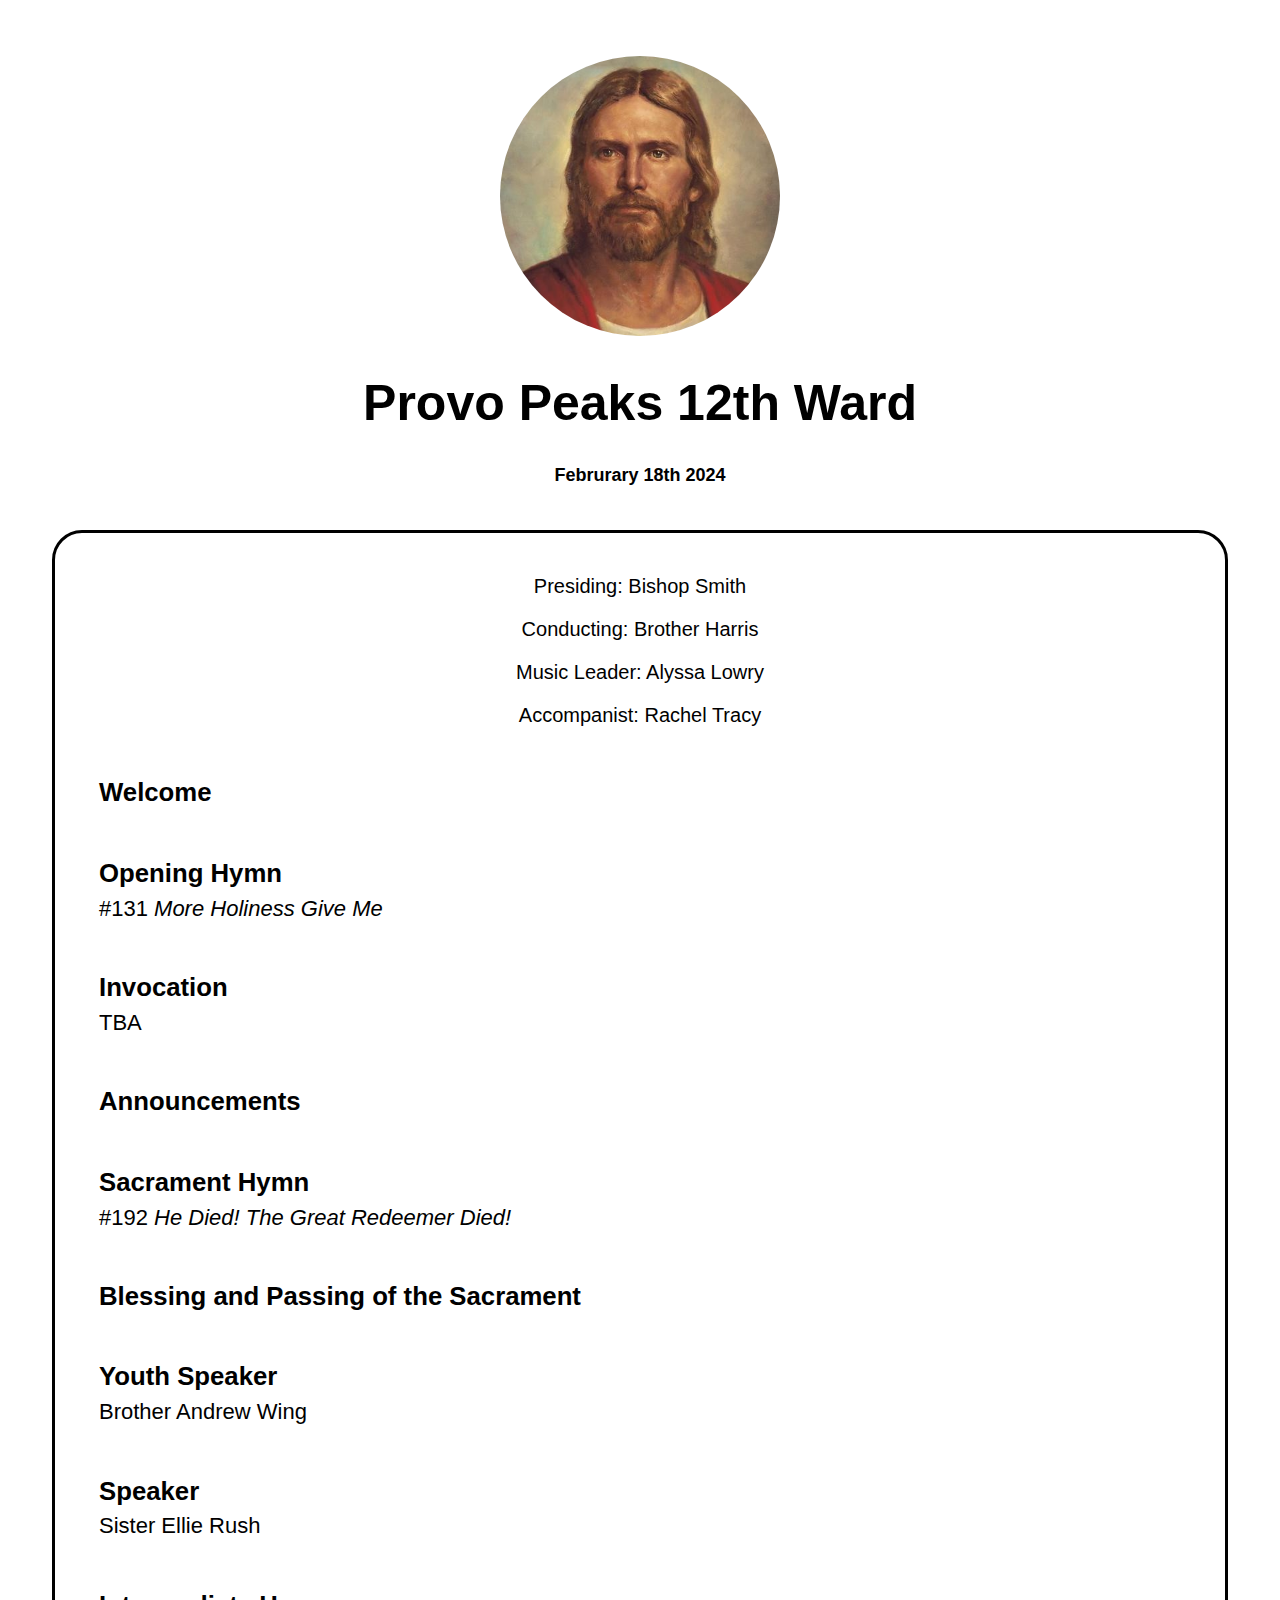
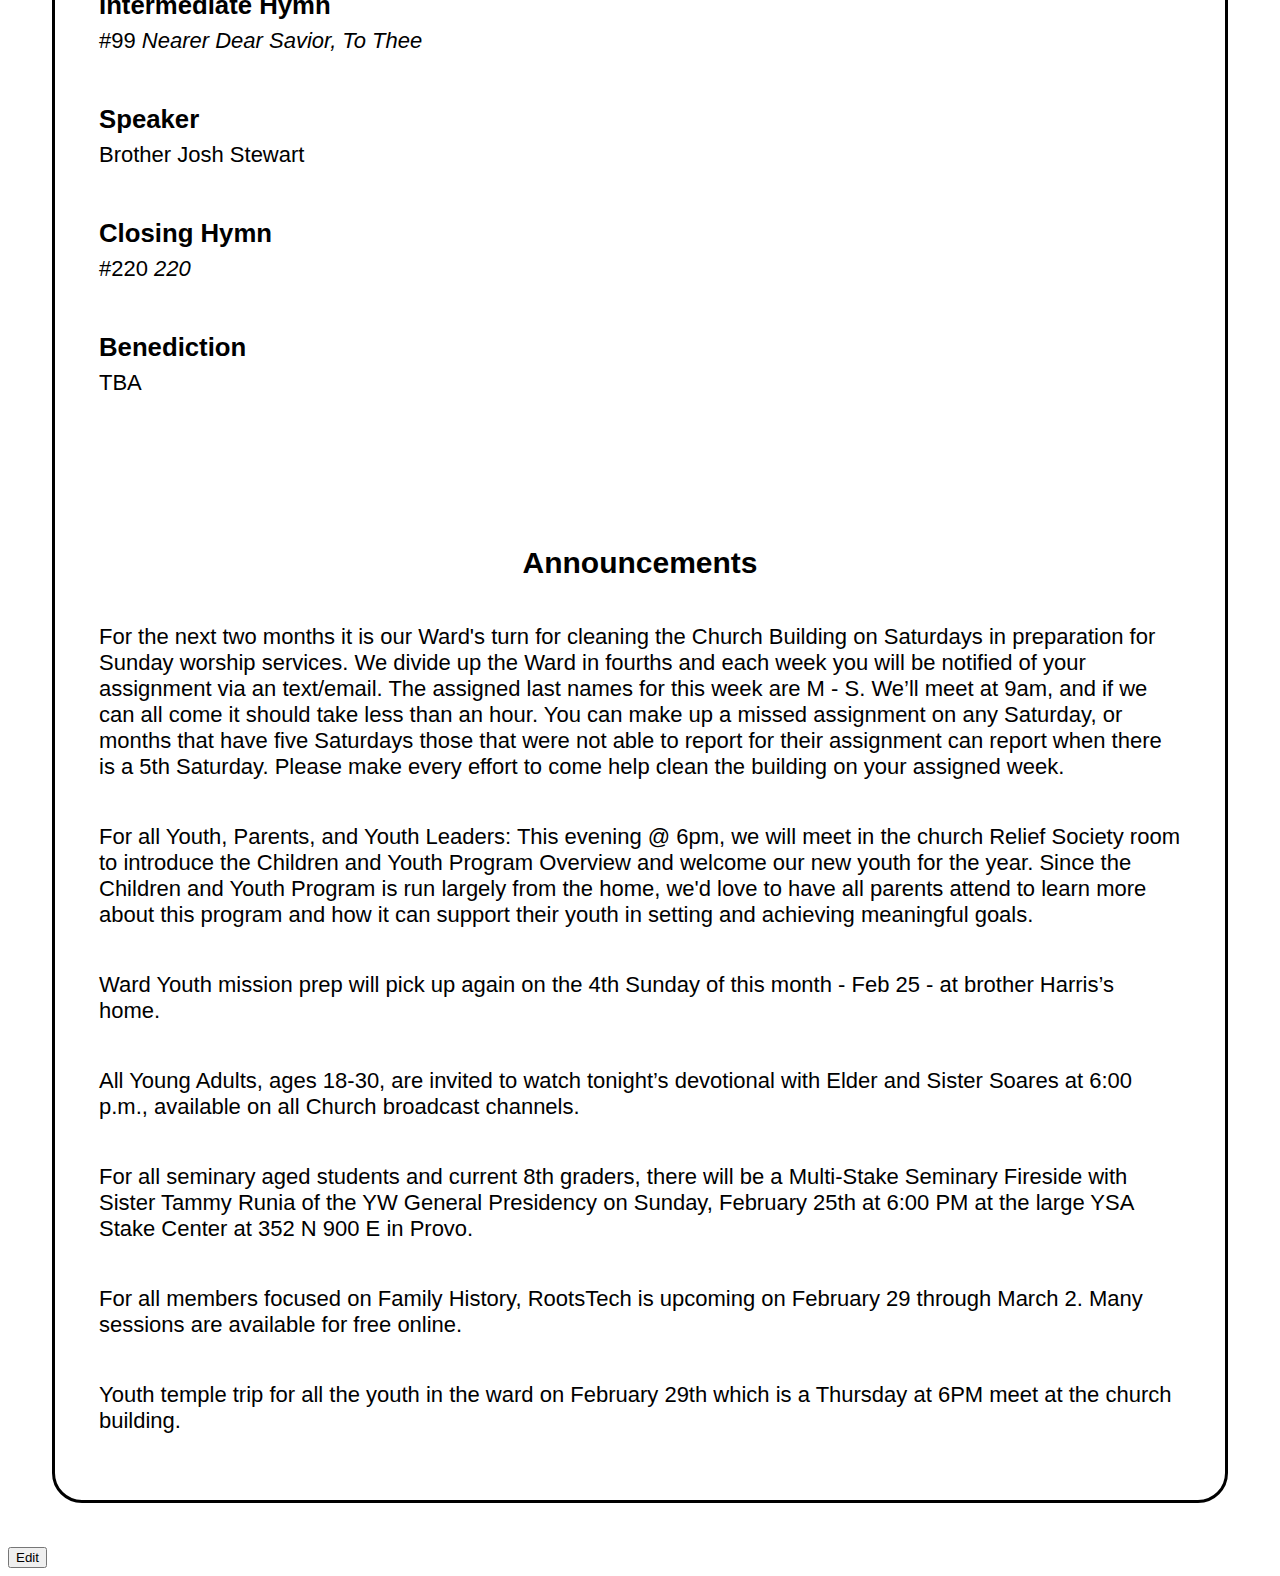
==== index.html @ f1644290 "first commit" ====
<!DOCTYPE html>
<html>
    <head>
        <title>Provo Peaks 12th Ward</title>
        <link rel="stylesheet" href="styles.css">
    </head>
    <body>
        <div class="header">
            <img src="jesuschristredrobe_large.jpg" alt="Picture of Jesus Christ">
            <h1>Provo Peaks 12th Ward</h1>
            <h2>Februrary 18th 2024</h2>
        </div>
        <div class="bulletin">
            <div class="presiding">
                <p>Presiding: Bishop Smith</p>
                <p>Conducting: Brother Harris</p>
                <p>Music Leader: Alyssa Lowry</p>
                <p>Accompanist: Rachel Tracy</p>
            </div>
            <div class="program">
                <!-- <h3>Welcome</h3>
                <h3>Opening Hymn</h3>
                <p>#304 <span class="hymnName">Teach Me To Walk In The Light</span></p>
                <h3>Invocation</h3>
                <p>Brother Harry McCoard</p>
                <h3>Announcements</h3>
                <h3>Sacrament Hymn</h3>
                <p>#146 <span class="hymnName">Gently Raise The Sacred Strain</span></p>
                <h3>Blessing and Passing of the Sacrament</h3>
                <h3>Youth Speaker</h3>
                <p>Brother Luke Smith</p>
                <h3>Speaker</h3>
                <p>Brother Josh Jackson</p>
                <h3>Intermediate Hymn</h3>
                <p>#161 <span class="hymnName">The Lord Be With Us</span></p>
                <h3>Speaker</h3>
                <p>TBA</p>
                <h3>Closing Hymn</h3>
                <p>#298 <span class="hymnName">Home Can Be A Heaven On Earth</span></p>
                <h3>Benediction</h3>
                <p>Sister De Ann McCoard</p> -->
            </div>
            <div class="announcements">
                <h2>Announcements</h2>
                <ul>
                    <li>For the next two months it is our Ward's turn for cleaning the Church Building on 
                        Saturdays in preparation for Sunday worship services.   We divide up the Ward in 
                        fourths and each week you will be notified of your assignment via an text/email.  
                        The assigned last names for this week are M - S.  We’ll meet at 9am, and if we 
                        can all come it should take less than an hour. You can make up a missed assignment
                         on any Saturday, or months that have five Saturdays those that were not able to 
                         report for their assignment can report when there is a 5th Saturday.  Please make 
                         every effort to come help clean the building on your assigned week. </li>
                    <li>For all Youth, Parents, and Youth Leaders:  This evening @ 6pm, we will meet in the 
                        church Relief Society room to introduce the Children and Youth Program Overview and 
                        welcome our new youth for the year. Since the Children and Youth Program is run 
                        largely from the home, we'd love to have all parents attend to learn more about this 
                        program and how it can support their youth in setting and achieving meaningful goals.</li>
                    <li>Ward Youth mission prep will pick up again on the 4th Sunday of this month - Feb 25 -  
                        at brother Harris’s home.</li>
                    <li>All Young Adults, ages 18-30, are invited to watch tonight’s devotional with Elder 
                        and Sister Soares at 6:00 p.m., available on all Church broadcast channels. </li>
                    <li>For all seminary aged students and current 8th graders, there will be a Multi-Stake 
                        Seminary Fireside with Sister Tammy Runia of the YW General Presidency on Sunday, 
                        February 25th at 6:00 PM at the large YSA Stake Center at 352 N 900 E in Provo. </li>
                    <li>For all members focused on Family History, RootsTech is upcoming on February 29 
                        through March 2.  Many sessions are available for free online.</li>
                    <li>Youth temple trip for all the youth in the ward on February 29th which is a Thursday 
                        at 6PM meet at the church building.</li>
                </ul>
            </div>
        </div>
        <button>Edit</button>
        <script src="script.js"></script>
    </body>
</html>
---- styles.css ----
body {
    font-family: sans-serif;
}

h1 {
    font-size: 50px;
}

.presiding, .header {
    text-align: center;
}

.program h3 {
    margin-top: 2em;
    margin-bottom: 0.3em;
}

.program p {
    margin-top: 0.3em;
}

.header img {
    border-radius: 500px;
    width: 280px;
    margin-top: 3em;
}

.header h2 {
    font-size: 18px;
}

.bulletin {
    border: solid 3px black;
    border-radius: 30px;
    margin: 2em;
    padding: 1em 2em;
    font-size: 22px;
}

.hymnName {
    font-style: italic;
}

.announcements h2 {
    font-size: 30px;
    text-align: center;
    margin-top: 5em;
}

.announcements li {
    margin: 2em 0;
    list-style: none;
}

.announcements ul {
    padding: 0;
}

.presiding {
    font-size: 20px;
}

/* @media only screen and (min-width: 600px) {
    .bulletin {
        width: 50%;
        margin: auto;
    }

    .header img {
        width: 150px;
    }

    h1 {
        font-size: 40px;
    }

    h3, p {
        font-size: 18px;
    }

    .program h3 {
        margin-top: 1em;
    }

    .presiding p {
        margin: 0.5em;
    }

    .announcements li {
        font-size: 18px;
    }
} */
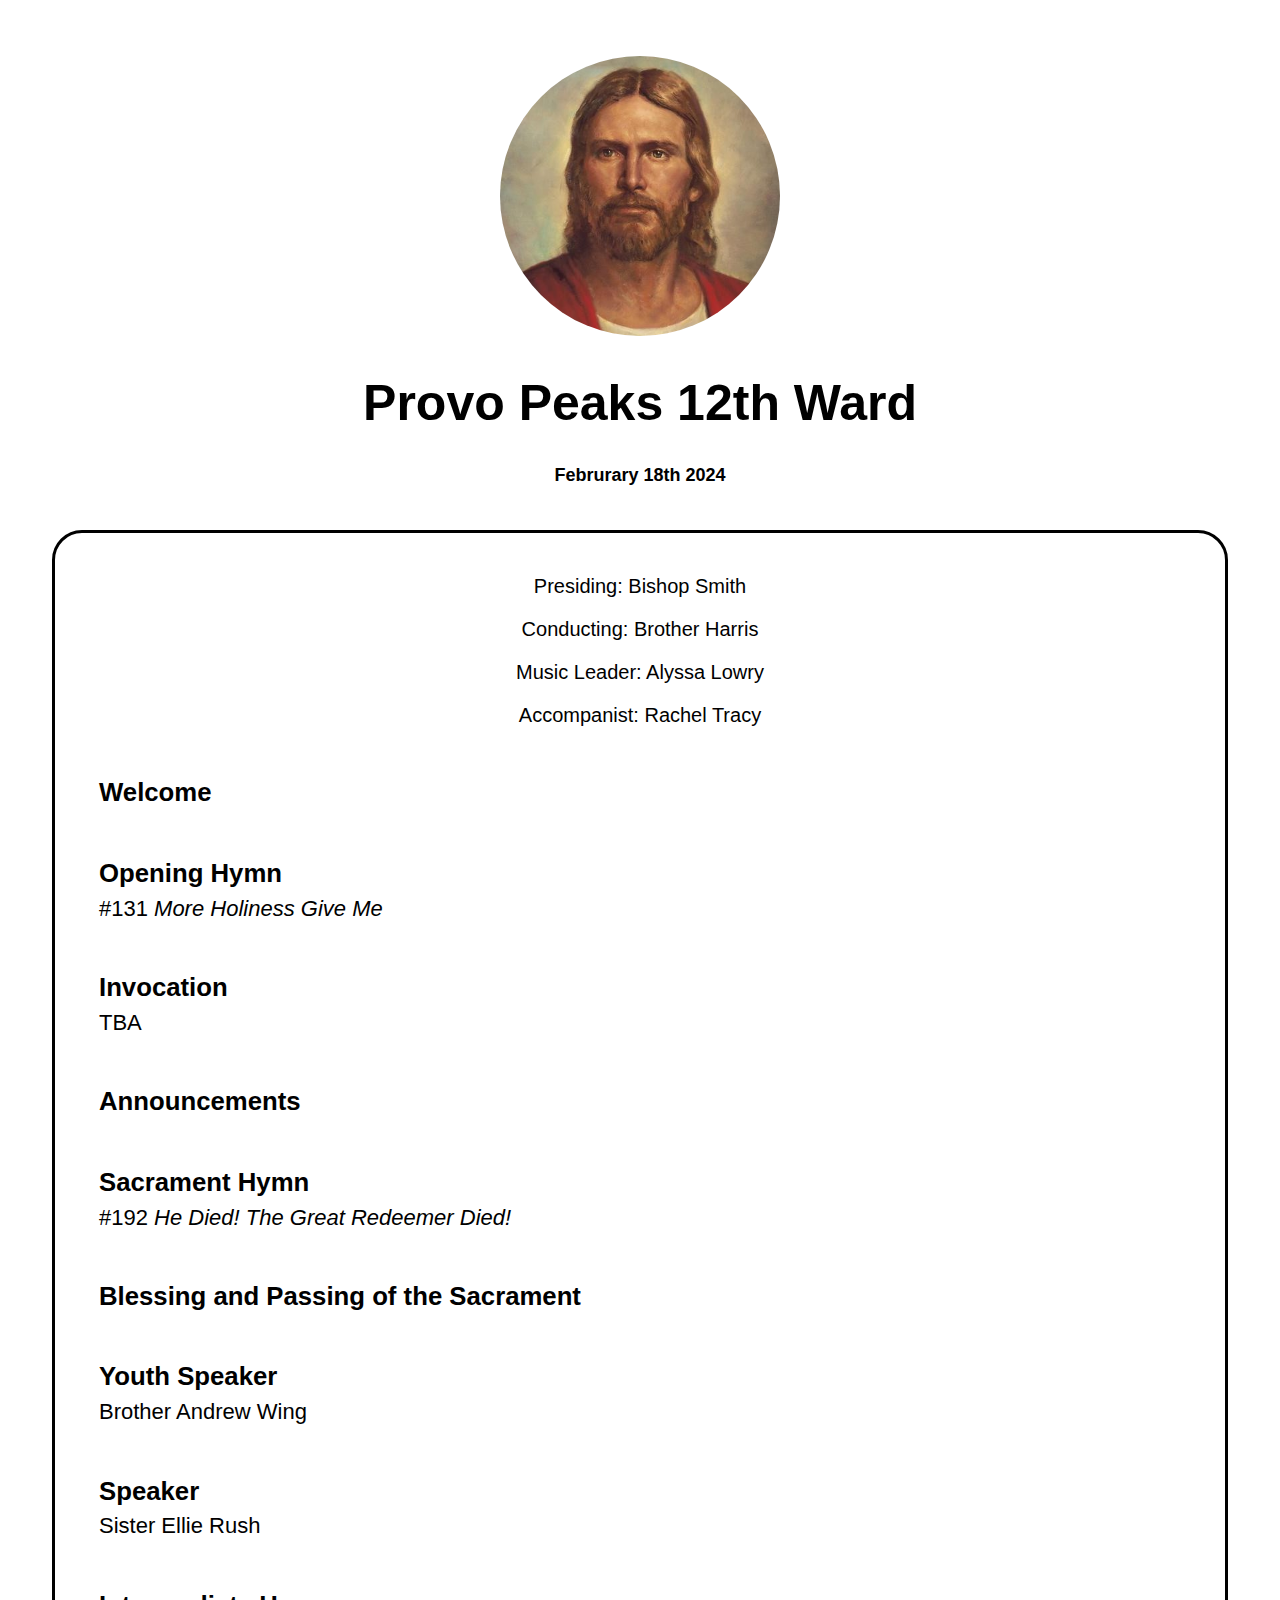
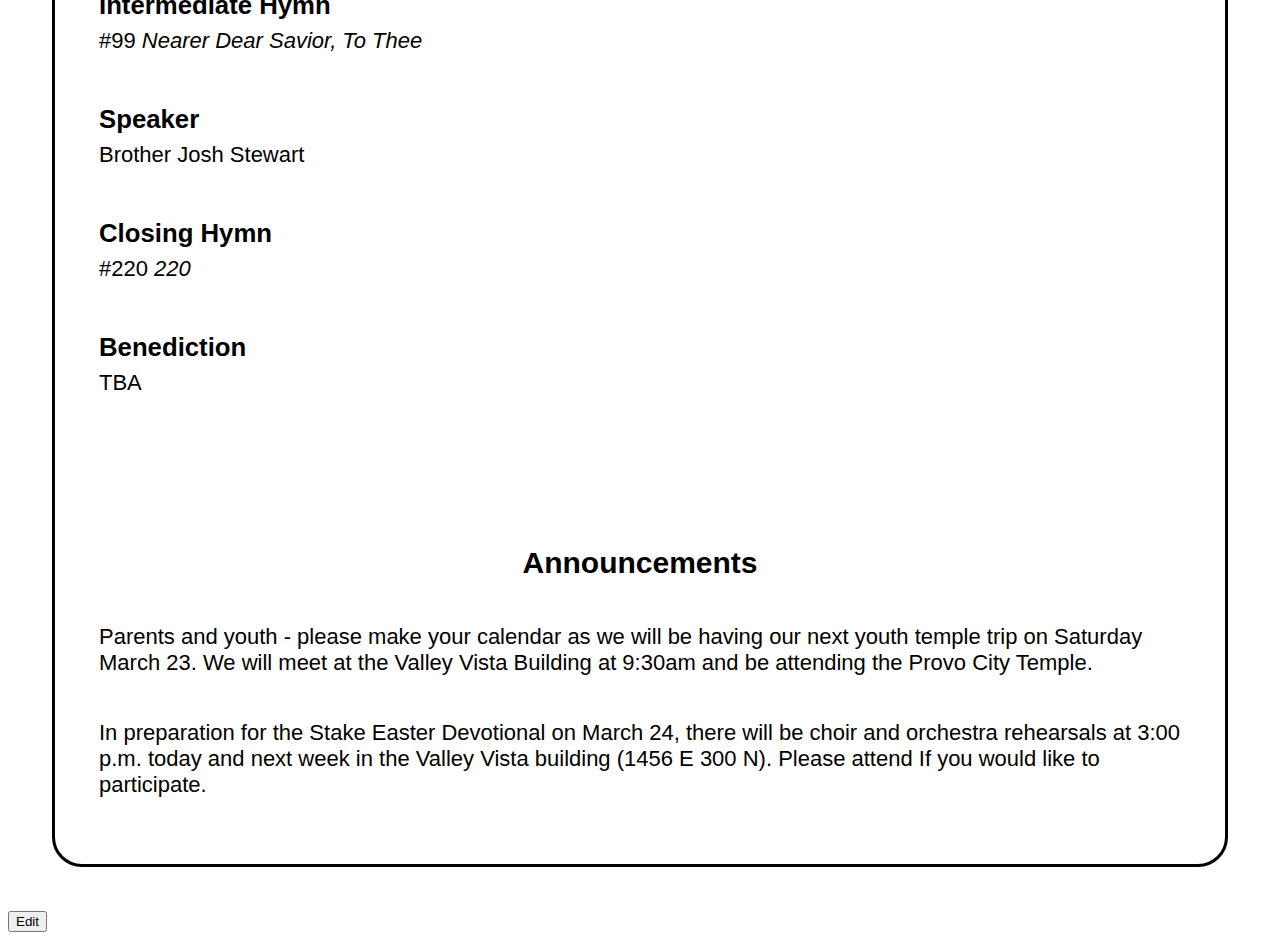
==== commit ca699117: "Update index.html" ====
--- a/index.html
+++ b/index.html
@@ -43,34 +43,12 @@
             <div class="announcements">
                 <h2>Announcements</h2>
                 <ul>
-                    <li>For the next two months it is our Ward's turn for cleaning the Church Building on 
-                        Saturdays in preparation for Sunday worship services.   We divide up the Ward in 
-                        fourths and each week you will be notified of your assignment via an text/email.  
-                        The assigned last names for this week are M - S.  We’ll meet at 9am, and if we 
-                        can all come it should take less than an hour. You can make up a missed assignment
-                         on any Saturday, or months that have five Saturdays those that were not able to 
-                         report for their assignment can report when there is a 5th Saturday.  Please make 
-                         every effort to come help clean the building on your assigned week. </li>
-                    <li>For all Youth, Parents, and Youth Leaders:  This evening @ 6pm, we will meet in the 
-                        church Relief Society room to introduce the Children and Youth Program Overview and 
-                        welcome our new youth for the year. Since the Children and Youth Program is run 
-                        largely from the home, we'd love to have all parents attend to learn more about this 
-                        program and how it can support their youth in setting and achieving meaningful goals.</li>
-                    <li>Ward Youth mission prep will pick up again on the 4th Sunday of this month - Feb 25 -  
-                        at brother Harris’s home.</li>
-                    <li>All Young Adults, ages 18-30, are invited to watch tonight’s devotional with Elder 
-                        and Sister Soares at 6:00 p.m., available on all Church broadcast channels. </li>
-                    <li>For all seminary aged students and current 8th graders, there will be a Multi-Stake 
-                        Seminary Fireside with Sister Tammy Runia of the YW General Presidency on Sunday, 
-                        February 25th at 6:00 PM at the large YSA Stake Center at 352 N 900 E in Provo. </li>
-                    <li>For all members focused on Family History, RootsTech is upcoming on February 29 
-                        through March 2.  Many sessions are available for free online.</li>
-                    <li>Youth temple trip for all the youth in the ward on February 29th which is a Thursday 
-                        at 6PM meet at the church building.</li>
+                    <li>Parents and youth - please make your calendar as we will be having our next youth temple trip on Saturday March 23.  We will meet at the Valley Vista Building at 9:30am and be attending the Provo City Temple.</li>
+                    <li>In preparation for the Stake Easter Devotional on March 24, there will be choir and orchestra rehearsals at 3:00 p.m. today and next week in the Valley Vista building (1456 E 300 N).  Please attend If you would like to participate.</li>
                 </ul>
             </div>
         </div>
         <button>Edit</button>
         <script src="script.js"></script>
     </body>
-</html>+</html>
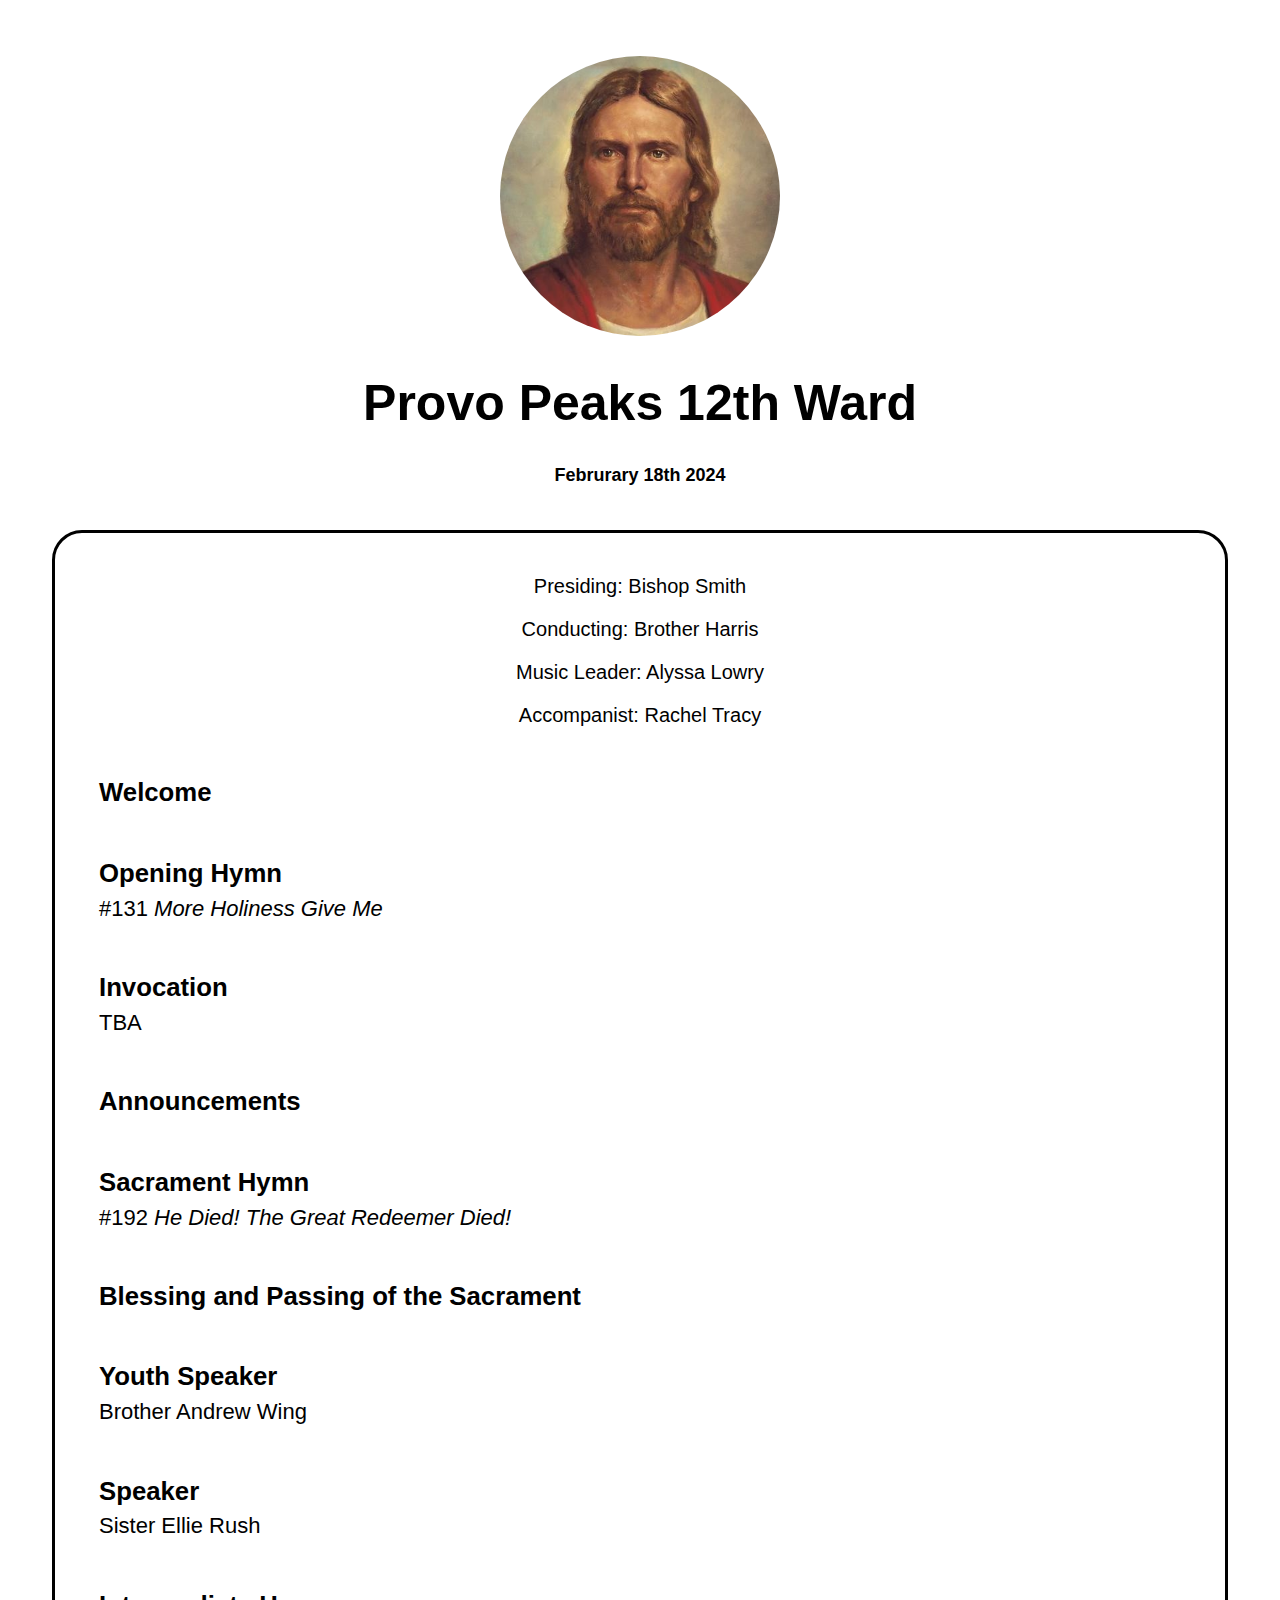
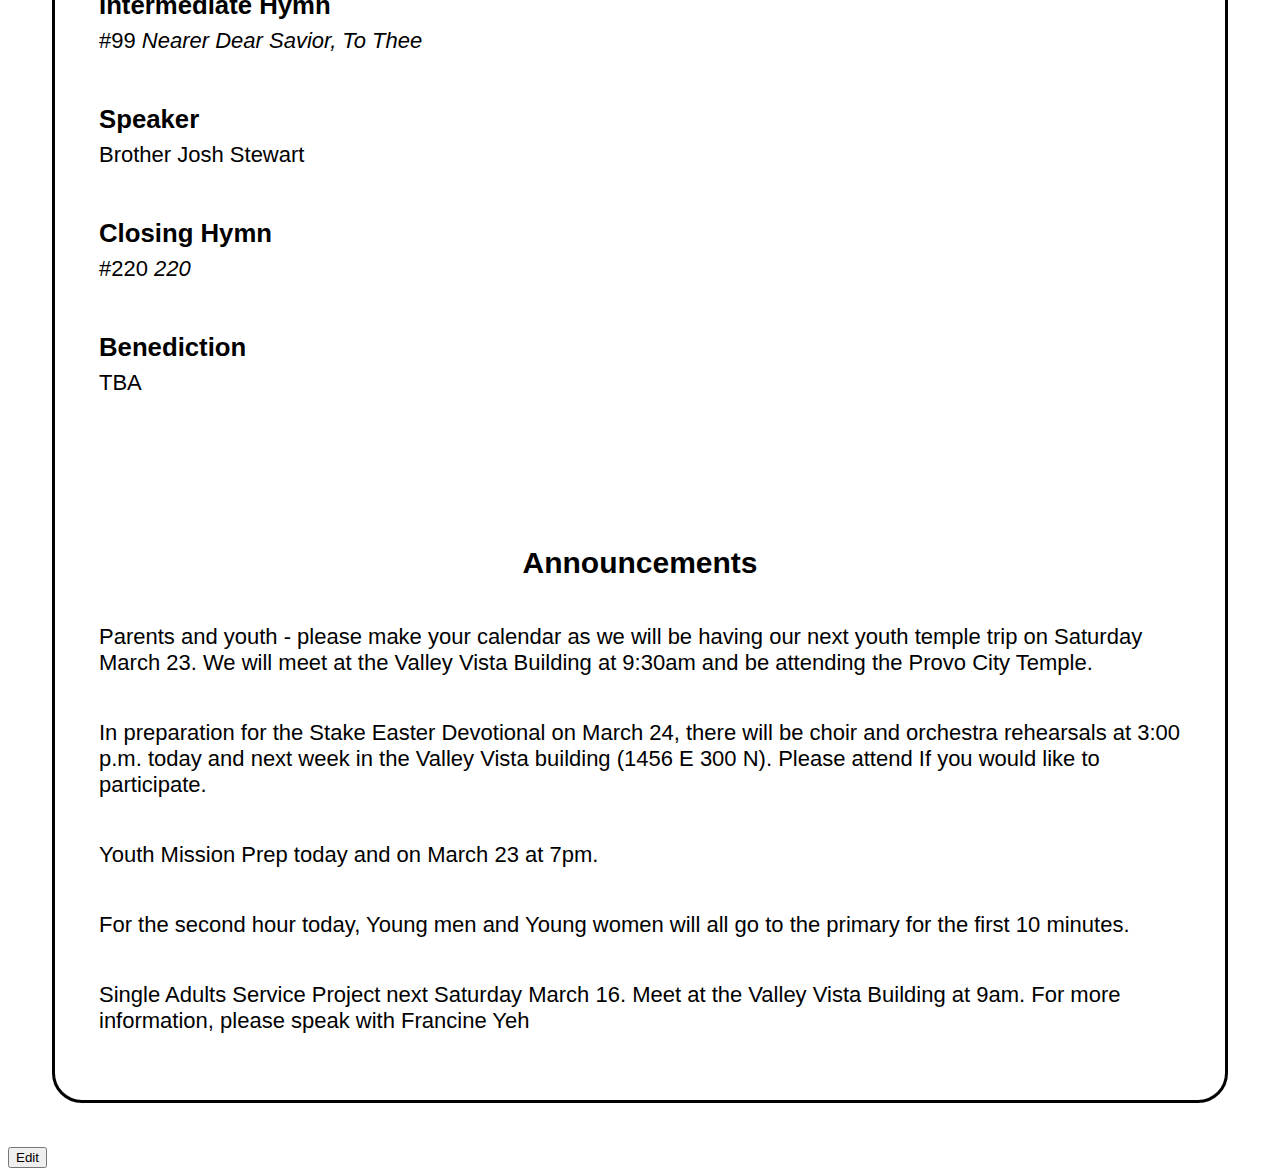
==== commit f64b1014: "Update index.html" ====
--- a/index.html
+++ b/index.html
@@ -45,6 +45,12 @@
                 <ul>
                     <li>Parents and youth - please make your calendar as we will be having our next youth temple trip on Saturday March 23.  We will meet at the Valley Vista Building at 9:30am and be attending the Provo City Temple.</li>
                     <li>In preparation for the Stake Easter Devotional on March 24, there will be choir and orchestra rehearsals at 3:00 p.m. today and next week in the Valley Vista building (1456 E 300 N).  Please attend If you would like to participate.</li>
+                    <li>Youth Mission Prep today and on March 23 at 7pm.</li>
+                    <li>For the second hour today, Young men and Young women will all go to the primary for the first 10 minutes. </li>
+                    <li>Single Adults Service Project next Saturday March 16.  Meet at the Valley Vista Building at 9am.  For more information, please speak with Francine Yeh</li>
+                    <!-- <li></li>
+                    <li></li>
+                    <li></li> -->
                 </ul>
             </div>
         </div>
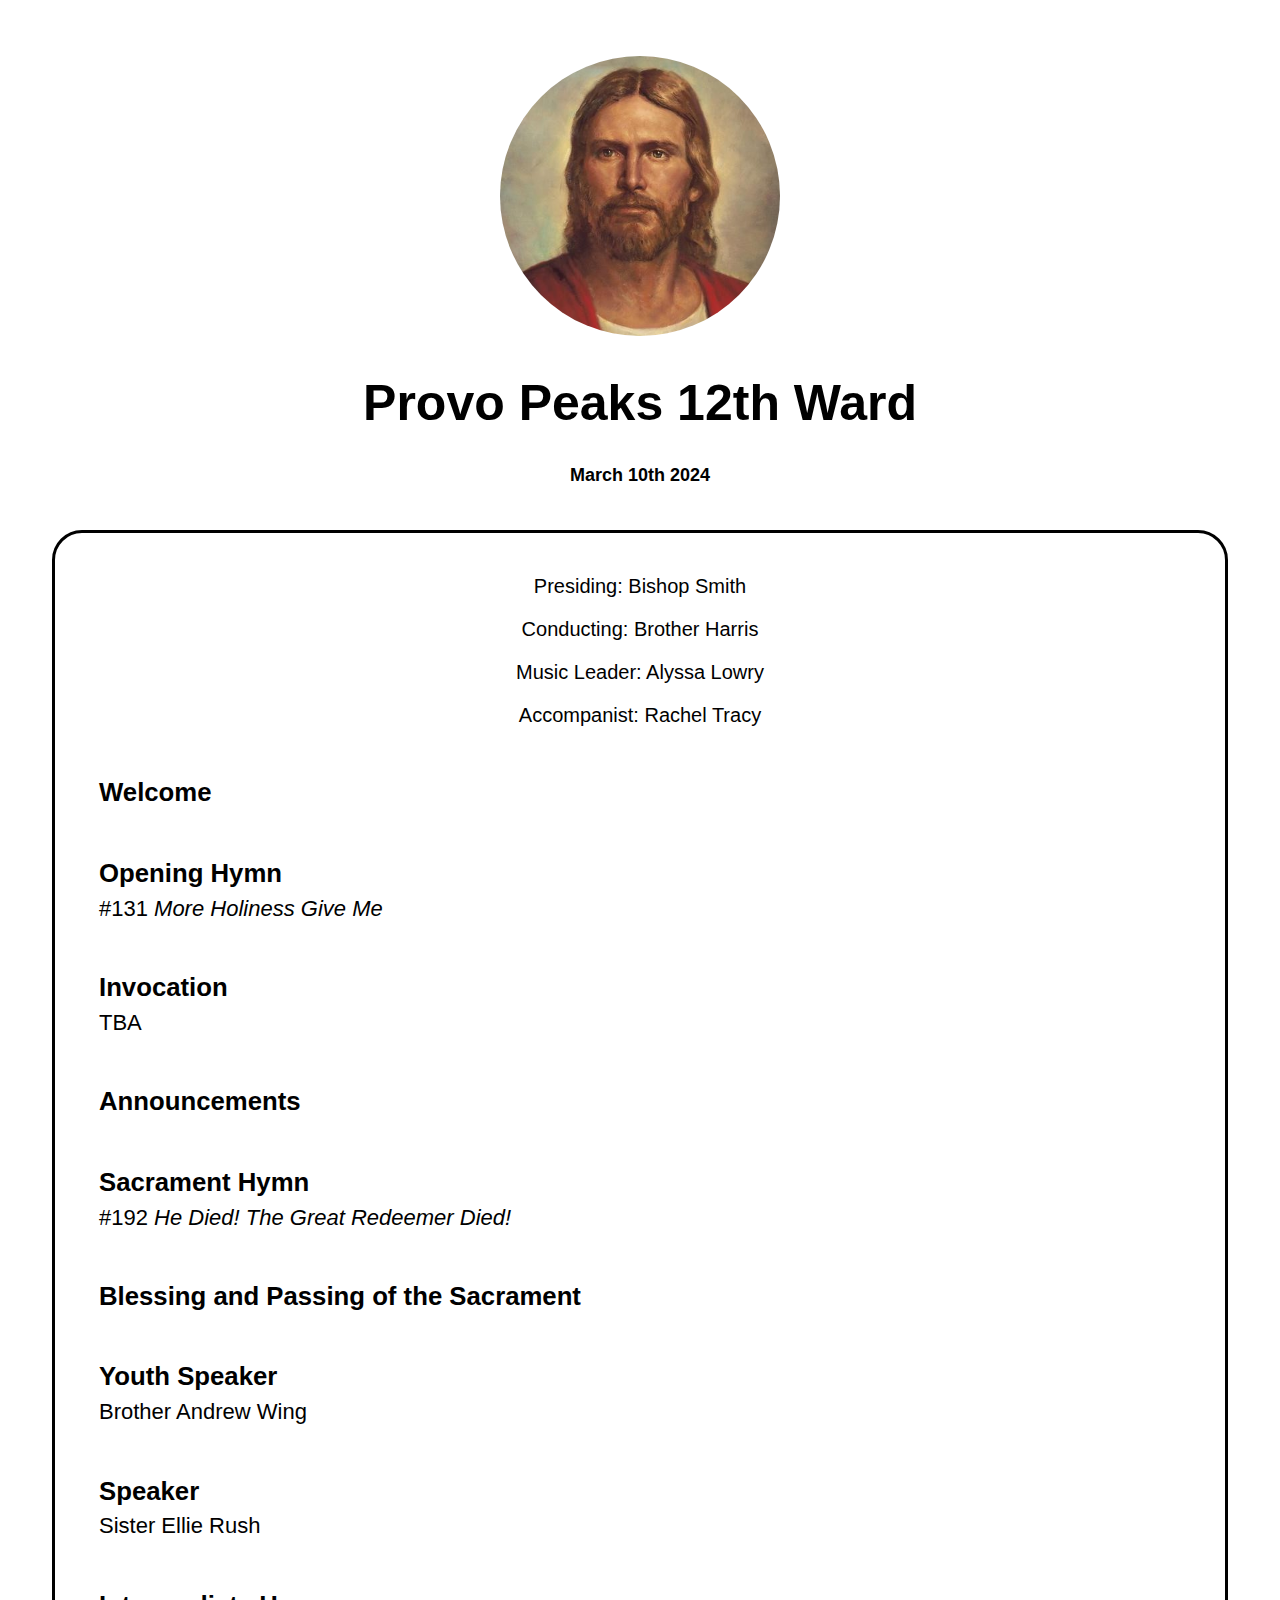
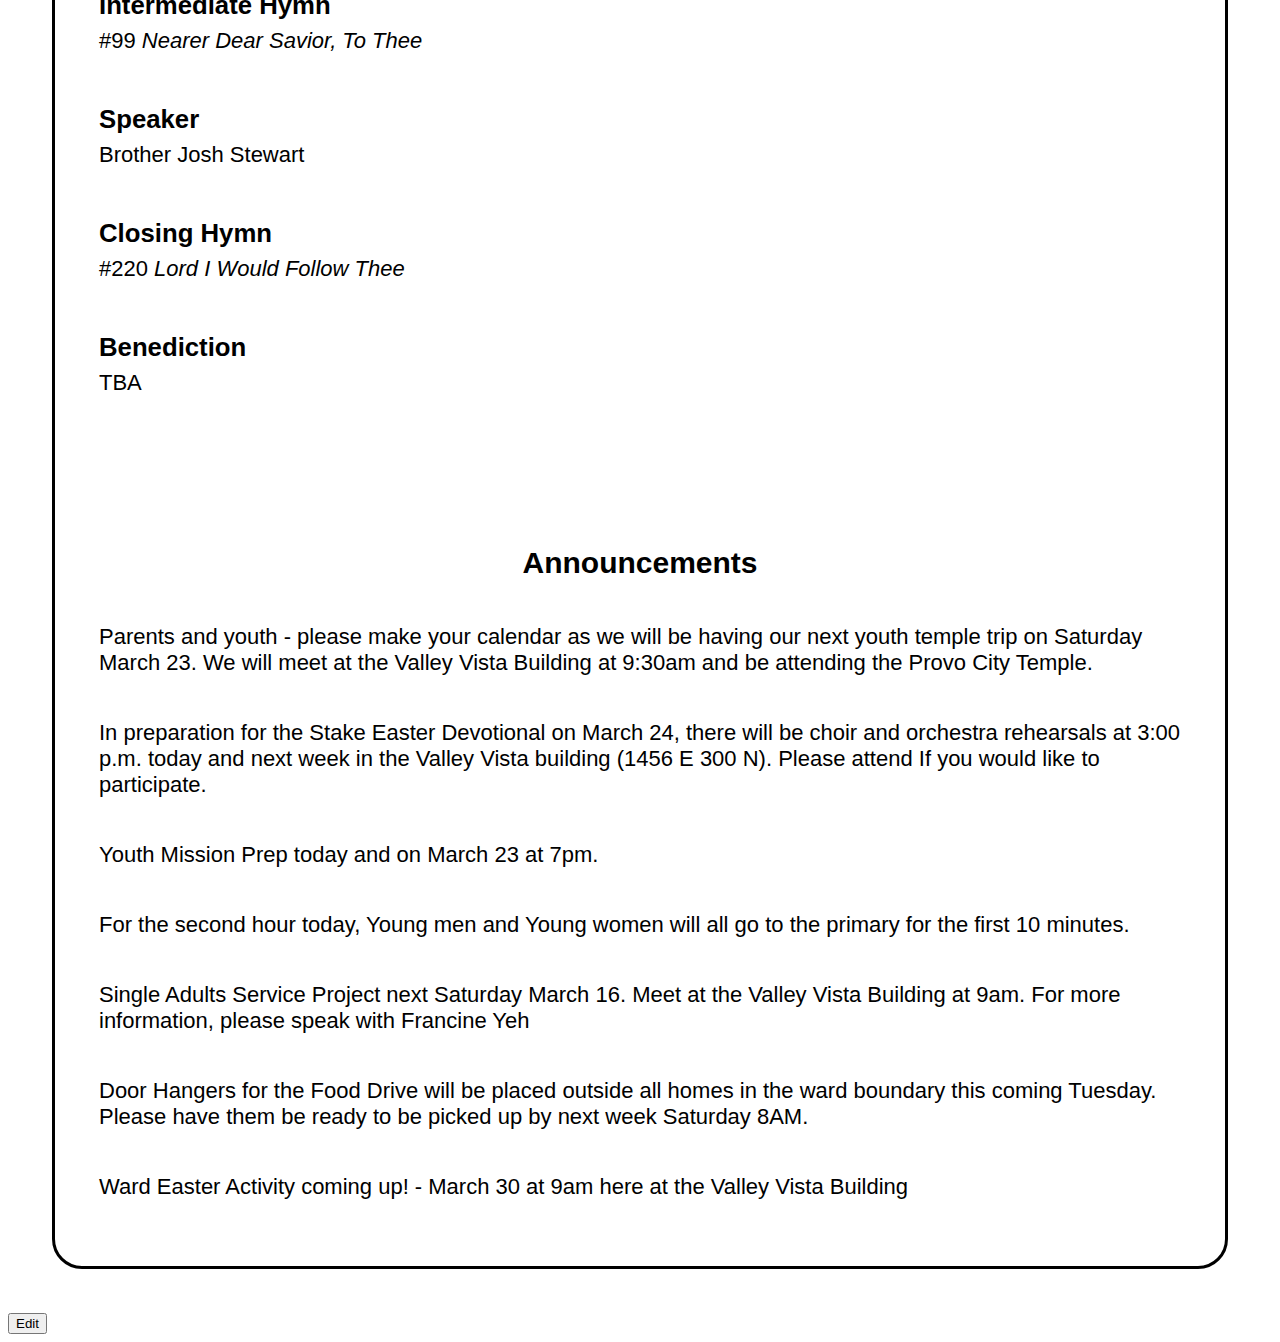
==== commit 428c7f37: "Update index.html" ====
--- a/index.html
+++ b/index.html
@@ -8,7 +8,7 @@
         <div class="header">
             <img src="jesuschristredrobe_large.jpg" alt="Picture of Jesus Christ">
             <h1>Provo Peaks 12th Ward</h1>
-            <h2>Februrary 18th 2024</h2>
+            <h2>March 10th 2024</h2>
         </div>
         <div class="bulletin">
             <div class="presiding">
@@ -48,9 +48,8 @@
                     <li>Youth Mission Prep today and on March 23 at 7pm.</li>
                     <li>For the second hour today, Young men and Young women will all go to the primary for the first 10 minutes. </li>
                     <li>Single Adults Service Project next Saturday March 16.  Meet at the Valley Vista Building at 9am.  For more information, please speak with Francine Yeh</li>
-                    <!-- <li></li>
-                    <li></li>
-                    <li></li> -->
+                    <li>Door Hangers for the Food Drive will be placed outside all homes in the ward boundary this coming Tuesday. Please have them be ready to be picked up by next week Saturday 8AM. </li>
+                    <li>Ward Easter Activity coming up! - March 30 at 9am here at the Valley Vista Building</li>
                 </ul>
             </div>
         </div>
